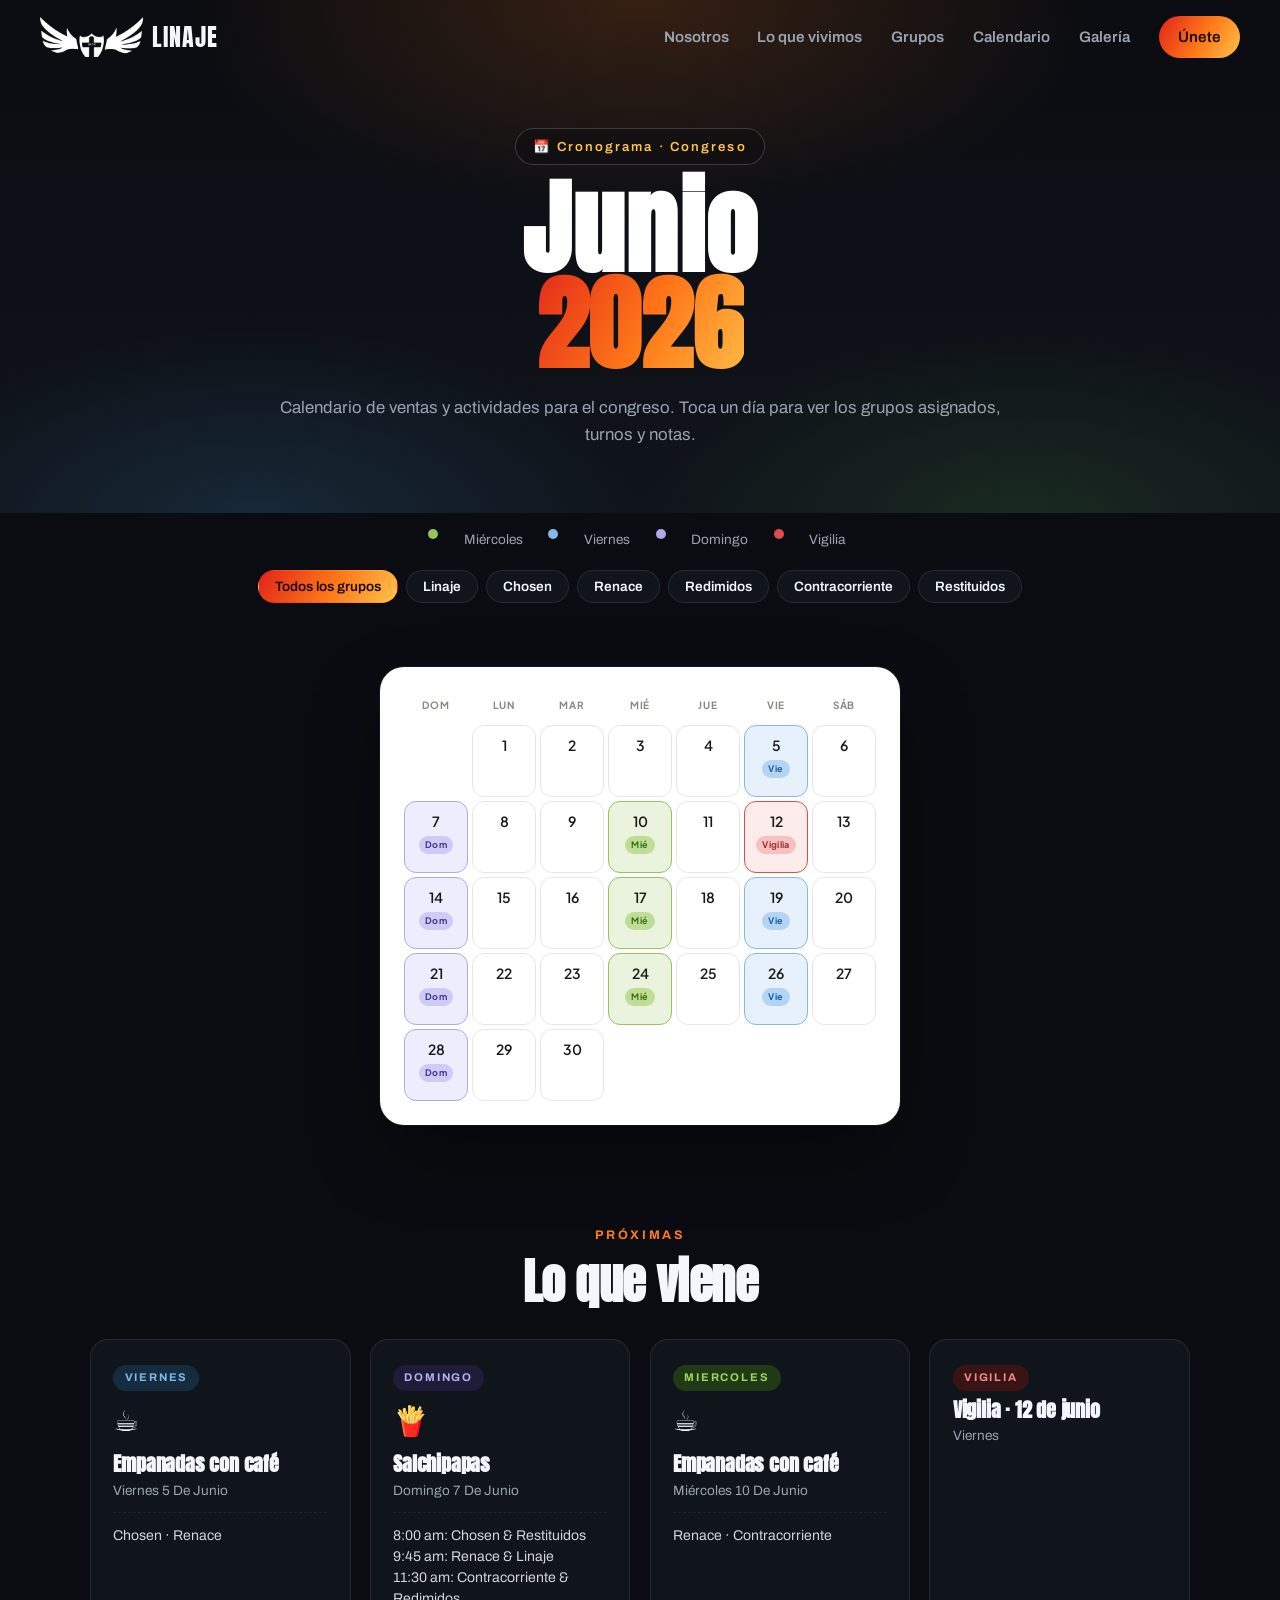
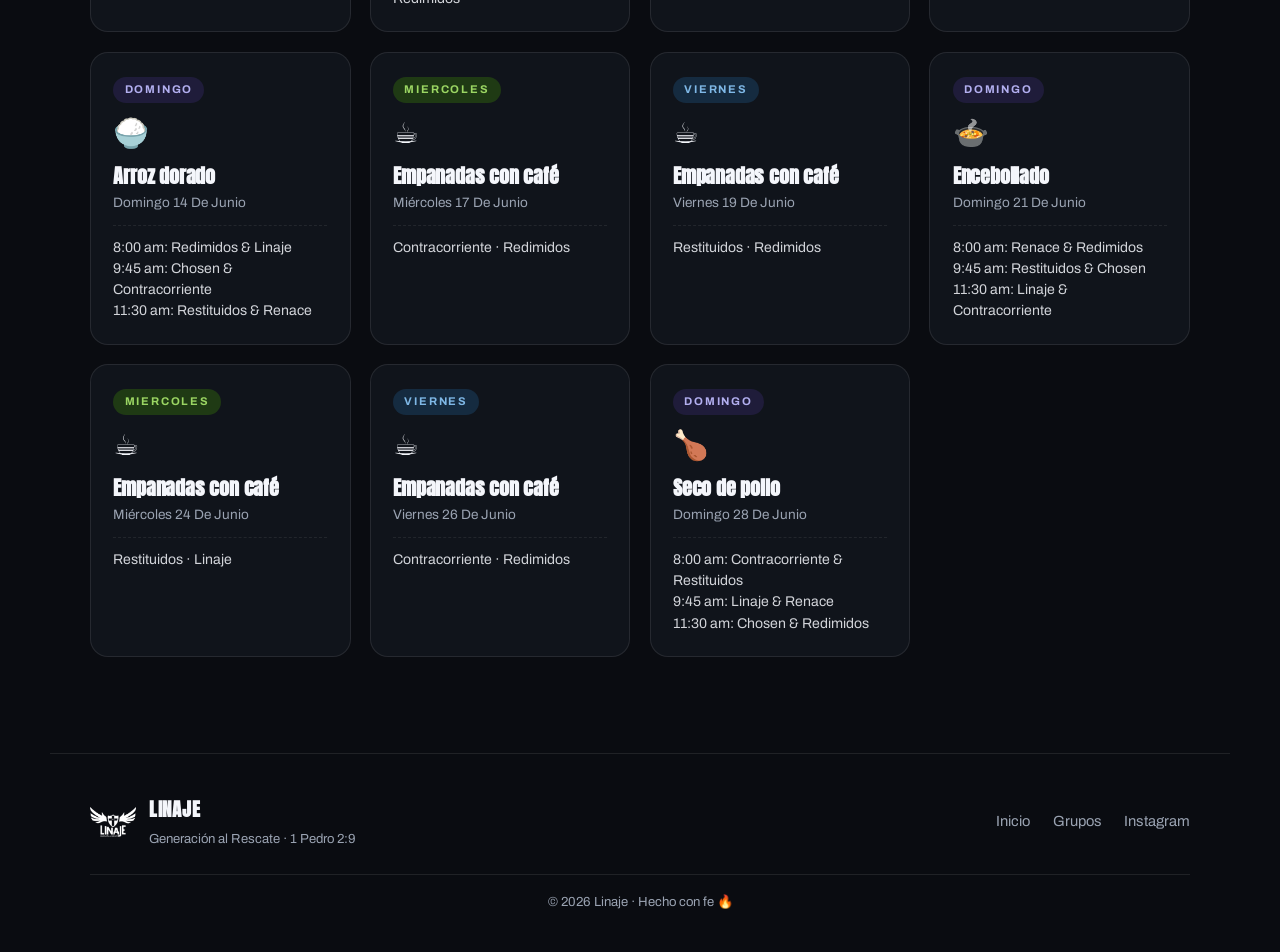
==== calendario.html @ 04f945ab "Sección de Anuncios con carrusel + página de Calendario interactiva - Nueva sección 'Anuncios' justo" ====
<!DOCTYPE html>
<html lang="es">
<head>
<meta charset="UTF-8">
<meta name="viewport" content="width=device-width, initial-scale=1.0">
<title>Calendario · Junio 2026 · Linaje</title>
<meta name="description" content="Calendario de actividades y ventas de Linaje — Junio 2026, congreso.">
<link rel="icon" href="img/logo-fire.jpg">
<link rel="preconnect" href="https://fonts.googleapis.com">
<link rel="preconnect" href="https://fonts.gstatic.com" crossorigin>
<link href="https://fonts.googleapis.com/css2?family=Anton&family=Archivo:wght@400;500;600;700;800&family=Plus+Jakarta+Sans:wght@400;500;600;700&display=swap" rel="stylesheet">
<link rel="stylesheet" href="styles.css">
<link rel="stylesheet" href="calendario.css">
</head>
<body class="cal-page">

<!-- NAV -->
<header class="nav" id="nav">
  <a href="index.html" class="nav__brand">
    <img src="img/logo-mark-white.png" alt="Linaje" class="nav__logo">
    <span class="nav__name">LINAJE</span>
  </a>
  <nav class="nav__links" id="navLinks">
    <a href="index.html#nosotros">Nosotros</a>
    <a href="index.html#vivimos">Lo que vivimos</a>
    <a href="grupos.html">Grupos</a>
    <a href="calendario.html" class="active">Calendario</a>
    <a href="index.html#galeria">Galería</a>
    <a href="index.html#unete" class="nav__cta">Únete</a>
  </nav>
  <button class="nav__burger" id="burger" aria-label="Menú">
    <span></span><span></span><span></span>
  </button>
</header>

<!-- HERO -->
<section class="cal-hero">
  <div class="cal-hero__bg"></div>
  <div class="cal-hero__content">
    <span class="cal-hero__eyebrow">📅 Cronograma · Congreso</span>
    <h1 class="cal-hero__title">Junio<br><span class="hl">2026</span></h1>
    <p class="cal-hero__sub">Calendario de ventas y actividades para el congreso. Toca un día para ver los grupos asignados, turnos y notas.</p>
  </div>
</section>

<!-- FILTROS / LEYENDA -->
<section class="cal-tools">
  <div class="cal-tools__inner">
    <div class="cal-legend">
      <span class="cal-legend__dot" style="background:#97c459"></span><span class="cal-legend__txt">Miércoles</span>
      <span class="cal-legend__dot" style="background:#85b7eb"></span><span class="cal-legend__txt">Viernes</span>
      <span class="cal-legend__dot" style="background:#afa9ec"></span><span class="cal-legend__txt">Domingo</span>
      <span class="cal-legend__dot" style="background:#e24b4a"></span><span class="cal-legend__txt">Vigilia</span>
    </div>
    <div class="cal-filters" id="calFilters">
      <button class="cal-filter active" data-group="all">Todos los grupos</button>
      <button class="cal-filter" data-group="linaje">Linaje</button>
      <button class="cal-filter" data-group="chosen">Chosen</button>
      <button class="cal-filter" data-group="renace">Renace</button>
      <button class="cal-filter" data-group="redimidos">Redimidos</button>
      <button class="cal-filter" data-group="contracorriente">Contracorriente</button>
      <button class="cal-filter" data-group="restituidos">Restituidos</button>
    </div>
  </div>
</section>

<!-- CALENDARIO -->
<section class="cal-section">
  <div class="calendar-wrap">
    <div class="grid-labels">
      <div class="day-label">Dom</div><div class="day-label">Lun</div><div class="day-label">Mar</div>
      <div class="day-label">Mié</div><div class="day-label">Jue</div><div class="day-label">Vie</div>
      <div class="day-label">Sáb</div>
    </div>
    <div class="grid-days" id="calendar"></div>
  </div>
</section>

<!-- PRÓXIMAS ACTIVIDADES -->
<section class="cal-upcoming">
  <div class="cal-upcoming__head">
    <span class="tag">Próximas</span>
    <h2>Lo que viene</h2>
  </div>
  <div class="cal-upcoming__list" id="upcoming"></div>
</section>

<!-- MODAL -->
<div class="overlay" id="overlay">
  <div class="modal">
    <div class="modal-handle"></div>
    <div class="modal-head">
      <div>
        <div class="modal-title" id="modal-title"></div>
        <div class="modal-date" id="modal-date"></div>
      </div>
      <button class="modal-close" onclick="closeModal()">✕</button>
    </div>
    <div class="product-badge">
      <div class="product-icon" id="modal-icon"></div>
      <div class="product-name" id="modal-product"></div>
    </div>
    <div class="section-label" id="modal-section-label"></div>
    <div id="modal-body"></div>
  </div>
</div>

<!-- FOOTER -->
<footer class="footer">
  <div class="footer__brand">
    <img src="img/logo-white.png" alt="Linaje">
    <div>
      <strong>LINAJE</strong>
      <span>Generación al Rescate · 1 Pedro 2:9</span>
    </div>
  </div>
  <div class="footer__links">
    <a href="index.html">Inicio</a>
    <a href="grupos.html">Grupos</a>
    <a href="https://www.instagram.com/linaje_ade/" target="_blank" rel="noopener">Instagram</a>
  </div>
  <p class="footer__copy">© <span id="year"></span> Linaje · Hecho con fe 🔥</p>
</footer>

<script>
// Nav
document.getElementById('year').textContent = new Date().getFullYear();
const nav=document.getElementById('nav');
addEventListener('scroll',()=>nav.classList.toggle('scrolled',scrollY>30));
document.getElementById('burger').addEventListener('click',()=>document.getElementById('navLinks').classList.toggle('open'));

// === DATOS (preservados del archivo original) ===
const grupos = {
  linaje:          { name:'Linaje',          leader:'Isaac',        bg:'#eeedfe', color:'#3c3489' },
  chosen:          { name:'Chosen',          leader:'Helen',        bg:'#e1f5ee', color:'#0f6e56' },
  renace:          { name:'Renace',          leader:'Silvana',      bg:'#faece7', color:'#993c1d' },
  redimidos:       { name:'Redimidos',       leader:'Carolina (C)', bg:'#fbeaf0', color:'#993556' },
  contracorriente: { name:'Contracorriente', leader:'Karolina (K)', bg:'#e6f1fb', color:'#185fa5' },
  restituidos:     { name:'Restituidos',     leader:'Johnny',       bg:'#faeeda', color:'#854f0b' },
};
const ventas = {
  5:  { tipo:'viernes',   product:'Empanadas con café', icon:'☕', grupos:['chosen','renace'] },
  7:  { tipo:'domingo',   product:'Salchipapas',        icon:'🍟', turnos:[
    { hora:'8:00 am',  grupos:['chosen','restituidos'],          note:'' },
    { hora:'9:45 am',  grupos:['renace','linaje'],               note:'' },
    { hora:'11:30 am', grupos:['contracorriente','redimidos'],   note:'🧹 Lavan ollas' },
  ]},
  10: { tipo:'miercoles', product:'Empanadas con café', icon:'☕', grupos:['renace','contracorriente'] },
  12: { tipo:'vigilia' },
  14: { tipo:'domingo',   product:'Arroz dorado',       icon:'🍚', turnos:[
    { hora:'8:00 am',  grupos:['redimidos','linaje'],            note:'' },
    { hora:'9:45 am',  grupos:['chosen','contracorriente'],      note:'' },
    { hora:'11:30 am', grupos:['restituidos','renace'],          note:'🧹 Lavan ollas' },
  ]},
  17: { tipo:'miercoles', product:'Empanadas con café', icon:'☕', grupos:['contracorriente','redimidos'] },
  19: { tipo:'viernes',   product:'Empanadas con café', icon:'☕', grupos:['restituidos','redimidos'] },
  21: { tipo:'domingo',   product:'Encebollado',        icon:'🍲', turnos:[
    { hora:'8:00 am',  grupos:['renace','redimidos'],            note:'' },
    { hora:'9:45 am',  grupos:['restituidos','chosen'],          note:'' },
    { hora:'11:30 am', grupos:['linaje','contracorriente'],      note:'🧹 Lavan ollas' },
  ]},
  24: { tipo:'miercoles', product:'Empanadas con café', icon:'☕', grupos:['restituidos','linaje'] },
  26: { tipo:'viernes',   product:'Empanadas con café', icon:'☕', grupos:['contracorriente','redimidos'] },
  28: { tipo:'domingo',   product:'Seco de pollo',      icon:'🍗', turnos:[
    { hora:'8:00 am',  grupos:['contracorriente','restituidos'], note:'' },
    { hora:'9:45 am',  grupos:['linaje','renace'],               note:'' },
    { hora:'11:30 am', grupos:['chosen','redimidos'],            note:'🧹 Lavan ollas' },
  ]},
};

// helper: ¿el grupo X participa el día d?
function dayInvolvesGroup(d, gkey) {
  const v = ventas[d]; if (!v) return false;
  if (gkey === 'all') return true;
  if (v.grupos) return v.grupos.includes(gkey);
  if (v.turnos) return v.turnos.some(t => t.grupos.includes(gkey));
  return false;
}

// === RENDER CALENDARIO ===
// 1 de junio 2026 cae en lunes → offset=1 (dom=0, lun=1...)
const offset = 1;
const cal = document.getElementById('calendar');
let activeFilter = 'all';

function renderCalendar(){
  cal.innerHTML = '';
  for (let i = 0; i < offset; i++) {
    const e = document.createElement('div'); e.className = 'day-cell empty'; cal.appendChild(e);
  }
  for (let d = 1; d <= 30; d++){
    const cell = document.createElement('div');
    const v = ventas[d];
    let cls = 'day-cell', inner = `<div class="day-num">${d}</div>`;
    if (v){
      if (v.tipo === 'vigilia'){
        cls += ' vigilia';
        inner += `<div class="day-tag tag-vigilia">Vigilia</div>`;
      } else {
        cls += ' ' + v.tipo;
        const tagCls = v.tipo === 'miercoles' ? 'tag-m' : v.tipo === 'viernes' ? 'tag-v' : 'tag-d';
        const tagTxt = v.tipo === 'miercoles' ? 'Mié' : v.tipo === 'viernes' ? 'Vie' : 'Dom';
        inner += `<div class="day-tag ${tagCls}">${tagTxt}</div>`;
        cell.addEventListener('click', () => openModal(d));
      }
      if (activeFilter !== 'all' && !dayInvolvesGroup(d, activeFilter)) cls += ' dimmed';
      if (activeFilter !== 'all' && dayInvolvesGroup(d, activeFilter)) cls += ' highlight';
    }
    cell.className = cls; cell.innerHTML = inner; cal.appendChild(cell);
  }
}
renderCalendar();

// === FILTROS por grupo ===
document.getElementById('calFilters').addEventListener('click', (e) => {
  const btn = e.target.closest('.cal-filter'); if (!btn) return;
  document.querySelectorAll('.cal-filter').forEach(b => b.classList.remove('active'));
  btn.classList.add('active');
  activeFilter = btn.dataset.group;
  renderCalendar();
  renderUpcoming();
});

// === PRÓXIMAS ACTIVIDADES ===
const upcoming = document.getElementById('upcoming');
const diasNombre = ['domingo','lunes','martes','miércoles','jueves','viernes','sábado'];
function renderUpcoming(){
  const days = Object.keys(ventas).map(Number).sort((a,b)=>a-b);
  upcoming.innerHTML = '';
  days.forEach(d => {
    const v = ventas[d];
    if (activeFilter !== 'all' && !dayInvolvesGroup(d, activeFilter)) return;
    const dow = (offset + d - 1) % 7;
    const card = document.createElement('article');
    card.className = 'up-card up-card--' + v.tipo;
    let body = '';
    if (v.tipo === 'vigilia'){
      body = `<span class="up-card__type">Vigilia</span>
              <h3 class="up-card__title">Vigilia · ${d} de junio</h3>
              <p class="up-card__meta">${diasNombre[dow]}</p>`;
    } else {
      const gNames = v.grupos
        ? v.grupos.map(g=>grupos[g].name).join(' · ')
        : v.turnos.map(t=>t.hora + ': ' + t.grupos.map(g=>grupos[g].name).join(' & ')).join('<br>');
      body = `<span class="up-card__type">${v.tipo.charAt(0).toUpperCase()+v.tipo.slice(1)}</span>
              <div class="up-card__icon">${v.icon}</div>
              <h3 class="up-card__title">${v.product}</h3>
              <p class="up-card__meta">${diasNombre[dow]} ${d} de junio</p>
              <p class="up-card__groups">${gNames}</p>`;
      card.addEventListener('click', () => openModal(d));
      card.style.cursor = 'pointer';
    }
    card.innerHTML = body;
    upcoming.appendChild(card);
  });
}
renderUpcoming();

// === MODAL ===
function openModal(d){
  const v = ventas[d]; if (!v || v.tipo === 'vigilia') return;
  const dow = (offset + d - 1) % 7;
  document.getElementById('modal-title').textContent = v.product;
  document.getElementById('modal-date').textContent = diasNombre[dow].charAt(0).toUpperCase()+diasNombre[dow].slice(1)+' '+d+' de junio';
  document.getElementById('modal-icon').textContent = v.icon;
  document.getElementById('modal-product').textContent = v.product;
  const body = document.getElementById('modal-body');
  const label = document.getElementById('modal-section-label');
  if (v.grupos){
    label.textContent = 'Grupos vendiendo';
    body.innerHTML = v.grupos.map(gk => {
      const g = grupos[gk];
      const ini = g.leader.split(' ').map(x => x[0]).join('').substring(0,2).toUpperCase();
      return `<div class="group-row"><div class="group-avatar" style="background:${g.bg};color:${g.color}">${ini}</div><div><div class="group-name">${g.name}</div><div class="group-leader">Líder: ${g.leader}</div></div></div>`;
    }).join('');
  } else {
    label.textContent = 'Turnos del día';
    body.innerHTML = v.turnos.map(t => {
      const names = t.grupos.map(gk=>grupos[gk].name).join(' · ');
      return `<div class="turno-row"><div class="turno-time">${t.hora}</div><div><div class="turno-groups">${names}</div>${t.note?`<div class="turno-note">${t.note}</div>`:''}</div></div>`;
    }).join('');
  }
  document.getElementById('overlay').classList.add('open');
}
function closeModal(){ document.getElementById('overlay').classList.remove('open'); }
document.getElementById('overlay').addEventListener('click', function(e){ if (e.target === this) closeModal(); });
document.addEventListener('keydown', (e) => { if (e.key === 'Escape') closeModal(); });
</script>
</body>
</html>
---- styles.css ----
:root{
  --bg:#0a0c11;
  --bg-2:#10141b;
  --bg-3:#161b24;
  --ink:#f4f6fb;
  --muted:#9aa3b2;
  --line:rgba(255,255,255,.09);
  --red:#e2231a;
  --orange:#ff7a18;
  --gold:#ffc24b;
  --fire:linear-gradient(120deg,#e2231a 0%,#ff7a18 55%,#ffc24b 100%);
  --maxw:1180px;
}

*{box-sizing:border-box;margin:0;padding:0}
html{scroll-behavior:smooth}
body{
  background:var(--bg);
  color:var(--ink);
  font-family:'Archivo',system-ui,sans-serif;
  line-height:1.6;
  overflow-x:hidden;
}
img{display:block;max-width:100%}
a{color:inherit;text-decoration:none}

h1,h2,h3{line-height:1.05;letter-spacing:-.01em}
h2{font-size:clamp(1.9rem,4.4vw,3.2rem);font-weight:800}
h3{font-size:1.3rem;font-weight:800}
.hl{
  background:var(--fire);
  -webkit-background-clip:text;background-clip:text;
  -webkit-text-fill-color:transparent;
}
.tag{
  display:inline-block;font-size:.78rem;font-weight:700;letter-spacing:.18em;
  text-transform:uppercase;color:var(--orange);margin-bottom:.9rem;
}
.section-head{text-align:center;max-width:680px;margin:0 auto 3rem}

/* BUTTONS */
.btn{
  display:inline-block;padding:.85rem 1.6rem;border-radius:999px;
  font-weight:700;font-size:.98rem;transition:.25s;cursor:pointer;border:none;
}
.btn--fire{background:var(--fire);color:#1a0f02;box-shadow:0 8px 26px rgba(255,122,24,.35)}
.btn--fire:hover{transform:translateY(-2px);box-shadow:0 12px 34px rgba(255,122,24,.5)}
.btn--ghost{border:1.5px solid var(--line);color:var(--ink)}
.btn--ghost:hover{border-color:var(--orange);color:var(--gold)}

/* NAV */
.nav{
  position:fixed;top:0;left:0;right:0;z-index:50;
  display:flex;align-items:center;justify-content:space-between;
  padding:1rem clamp(1rem,4vw,2.5rem);
  transition:.3s;
}
.nav.scrolled{background:rgba(10,12,17,.85);backdrop-filter:blur(12px);border-bottom:1px solid var(--line)}
.nav__brand{display:flex;align-items:center;gap:.55rem}
.nav__logo{height:40px;width:auto}
.nav__name{font-family:'Anton',sans-serif;font-size:1.5rem;letter-spacing:.04em}
.nav__links{display:flex;align-items:center;gap:1.8rem}
.nav__links a{font-weight:600;font-size:.95rem;color:var(--muted);transition:.2s}
.nav__links a:hover{color:var(--ink)}
.nav__cta{
  padding:.55rem 1.2rem;border-radius:999px;background:var(--fire);
  color:#1a0f02!important;font-weight:700;
}
.nav__burger{display:none;flex-direction:column;gap:5px;background:none;border:none;cursor:pointer}
.nav__burger span{width:26px;height:3px;background:var(--ink);border-radius:2px;transition:.3s}

/* HERO */
.hero{position:relative;min-height:100svh;display:grid;place-items:center;text-align:center;
  overflow:hidden;background:var(--bg)}
.hero__bg{position:absolute;inset:0;background-size:cover;background-position:center;transform:scale(1.05)}
.hero__overlay{
  position:absolute;inset:0;
  background:
    radial-gradient(120% 90% at 50% 12%,rgba(226,35,26,.32),transparent 55%),
    linear-gradient(180deg,rgba(10,12,17,.55) 0%,rgba(10,12,17,.72) 60%,var(--bg) 100%);
}
.hero__content{position:relative;z-index:2;padding:6rem 1.2rem 4rem;max-width:760px}
.hero__emblem{width:clamp(120px,20vw,210px);margin:0 auto 1rem;
  filter:drop-shadow(0 10px 30px rgba(0,0,0,.5));animation:floaty 5s ease-in-out infinite}
@keyframes floaty{50%{transform:translateY(-10px)}}
.hero__eyebrow{display:block;color:var(--gold);font-weight:600;letter-spacing:.14em;text-transform:uppercase;font-size:.8rem;margin-bottom:.3rem;text-shadow:0 2px 12px rgba(0,0,0,.6)}
.hero__title{font-family:'Anton',sans-serif;font-size:clamp(4rem,16vw,9rem);letter-spacing:.03em;line-height:.9;
  background:linear-gradient(180deg,#fff,#cfd6e2);-webkit-background-clip:text;background-clip:text;-webkit-text-fill-color:transparent}
.hero__sub{font-size:clamp(1.2rem,3.4vw,2rem);font-weight:700;margin-top:.2rem;
  background:var(--fire);-webkit-background-clip:text;background-clip:text;-webkit-text-fill-color:transparent}
.hero__verse{display:inline-block;margin-top:1rem;padding:.45rem 1.1rem;border:1px solid rgba(255,255,255,.22);
  background:rgba(10,12,17,.3);border-radius:999px;font-size:.85rem;letter-spacing:.12em;color:var(--gold)}
.hero__btns{display:flex;gap:1rem;justify-content:center;flex-wrap:wrap;margin-top:1.9rem}
.hero__scroll{position:absolute;bottom:1.5rem;left:50%;transform:translateX(-50%);z-index:2;
  font-size:1.4rem;color:var(--muted);animation:bob 1.8s infinite}
@keyframes bob{50%{transform:translate(-50%,8px)}}

/* sections base */
section{padding:clamp(4rem,9vw,7rem) clamp(1rem,5vw,2.5rem)}

/* VERSE band */
.verse{background:
  linear-gradient(180deg,var(--bg),var(--bg-2)),
  radial-gradient(80% 120% at 50% 0%,rgba(255,122,24,.12),transparent 60%);
  text-align:center}
.verse__inner{max-width:900px;margin:0 auto}
.verse__ref{font-family:'Anton',sans-serif;font-size:1rem;letter-spacing:.3em;color:var(--orange)}
.verse__text{font-size:clamp(1.3rem,3.2vw,2.1rem);font-weight:500;margin-top:1.2rem;line-height:1.4}
.verse__text em{font-style:normal;background:var(--fire);-webkit-background-clip:text;background-clip:text;-webkit-text-fill-color:transparent;font-weight:700}

/* ABOUT */
.about{display:grid;grid-template-columns:1fr 1fr;gap:clamp(2rem,5vw,4.5rem);align-items:center;max-width:var(--maxw);margin:0 auto}
.about__media{position:relative}
.about__media img{border-radius:20px;width:100%;aspect-ratio:4/3;object-fit:cover;box-shadow:0 30px 60px rgba(0,0,0,.5)}
.about__badge{position:absolute;bottom:-14px;left:24px;background:var(--fire);color:#1a0f02;
  font-weight:800;padding:.5rem 1.1rem;border-radius:999px;font-size:.85rem;box-shadow:0 10px 24px rgba(255,122,24,.4)}
.about__text p{color:var(--muted);margin-top:1rem}
.about__text strong{color:var(--ink)}
.about__values{list-style:none;display:flex;flex-wrap:wrap;gap:1rem;margin-top:1.6rem}
.about__values li{display:flex;align-items:center;gap:.5rem;font-weight:600;background:var(--bg-3);
  border:1px solid var(--line);padding:.55rem 1rem;border-radius:999px;font-size:.9rem}

/* LIVES */
.lives{max-width:var(--maxw);margin:0 auto}
.lives__grid{display:grid;grid-template-columns:repeat(3,1fr);gap:1.4rem}
.card{background:var(--bg-2);border:1px solid var(--line);border-radius:18px;padding:1.8rem;transition:.3s;position:relative;overflow:hidden}
.card::before{content:"";position:absolute;inset:0;background:var(--fire);opacity:0;transition:.3s;height:4px;bottom:auto}
.card:hover{transform:translateY(-6px);border-color:rgba(255,122,24,.4)}
.card:hover::before{opacity:1}
.card__icon{font-size:2rem;margin-bottom:.8rem}
.card p{color:var(--muted);margin-top:.4rem;font-size:.96rem}

/* GALLERY */
.gallery{max-width:1300px;margin:0 auto}
.gallery__grid{columns:4;column-gap:14px}
.gallery__grid figure{break-inside:avoid;margin:0 0 14px;border-radius:14px;overflow:hidden;cursor:pointer;position:relative}
.gallery__grid img{width:100%;transition:.45s;display:block}
.gallery__grid figure::after{content:"⤢";position:absolute;inset:0;display:grid;place-items:center;
  color:#fff;font-size:1.6rem;background:rgba(10,12,17,.35);opacity:0;transition:.3s}
.gallery__grid figure:hover img{transform:scale(1.08)}
.gallery__grid figure:hover::after{opacity:1}

/* JOIN */
.join{text-align:center}
.join__inner{max-width:720px;margin:0 auto;background:
  linear-gradient(135deg,rgba(226,35,26,.14),rgba(255,194,75,.08));
  border:1px solid var(--line);border-radius:28px;padding:clamp(2.5rem,6vw,4.5rem)}
.join__inner p{color:var(--muted);margin-top:1rem;font-size:1.05rem}
.join__btns{display:flex;gap:1rem;justify-content:center;flex-wrap:wrap;margin-top:2rem}

/* MEET */
.meet{display:grid;grid-template-columns:1.4fr 1fr;gap:1.6rem;max-width:var(--maxw);margin:0 auto}
.meet__card,.meet__cta{background:var(--bg-2);border:1px solid var(--line);border-radius:22px;padding:clamp(1.8rem,4vw,2.6rem)}
.meet__card h3{margin-top:.3rem;font-size:1.6rem}
.meet__list{list-style:none;margin-top:1.4rem;display:grid;gap:1rem}
.meet__list li{display:flex;flex-direction:column;border-left:3px solid var(--orange);padding-left:1rem}
.meet__list strong{font-size:1.05rem}
.meet__list span{color:var(--muted);font-size:.92rem}
.meet__map{margin-top:1.6rem;padding:.6rem 1.2rem;font-size:.9rem}
.meet__note{color:var(--muted);margin-top:1.2rem;font-size:.9rem}
.meet__cta{display:flex;flex-direction:column;align-items:center;justify-content:center;text-align:center;gap:.8rem}
.meet__logo{width:160px;border-radius:18px;border:1px solid var(--line);
  box-shadow:0 14px 40px rgba(226,35,26,.28)}
.meet__cta p{font-weight:700;background:var(--fire);-webkit-background-clip:text;background-clip:text;-webkit-text-fill-color:transparent}

/* FOOTER */
.footer{border-top:1px solid var(--line);padding:2.5rem clamp(1rem,5vw,2.5rem);
  display:flex;flex-wrap:wrap;gap:1.5rem;align-items:center;justify-content:space-between;max-width:var(--maxw);margin:0 auto}
.footer__brand{display:flex;align-items:center;gap:.8rem}
.footer__brand img{width:46px}
.footer__brand strong{font-family:'Anton',sans-serif;font-size:1.2rem;letter-spacing:.04em;display:block}
.footer__brand span{color:var(--muted);font-size:.82rem}
.footer__links{display:flex;gap:1.4rem;flex-wrap:wrap}
.footer__links a{color:var(--muted);font-size:.92rem;transition:.2s}
.footer__links a:hover{color:var(--orange)}
.footer__copy{color:var(--muted);font-size:.82rem;width:100%;text-align:center;padding-top:1rem;border-top:1px solid var(--line)}

/* GROUPS TEASER — enlace a la página de grupos */
.groups-teaser{max-width:var(--maxw);margin:0 auto;text-align:center}
.groups-teaser__inner{max-width:760px;margin:0 auto;padding:clamp(2.5rem,5vw,4rem);
  background:linear-gradient(135deg,rgba(255,122,24,.07),rgba(74,184,255,.06),rgba(95,194,74,.06));
  border:1px solid var(--line);border-radius:28px}
.groups-teaser__inner p{color:var(--muted);margin-top:1rem;font-size:1.05rem}
.groups-teaser__chips{display:flex;flex-wrap:wrap;gap:.55rem;justify-content:center;margin:1.8rem 0 1.4rem}
.chip{display:inline-block;padding:.45rem 1rem;border-radius:999px;font-weight:600;font-size:.86rem;
  border:1.5px solid var(--line);transition:.25s;background:var(--bg-3)}
.chip:hover{transform:translateY(-2px)}
.chip--alpha{color:#1ec7c0;border-color:#1ec7c055}
.chip--alpha:hover{background:#1ec7c0;color:#001818}
.chip--chosen{color:#4ab8ff;border-color:#4ab8ff55}
.chip--chosen:hover{background:#4ab8ff;color:#001628}
.chip--contracorriente{color:#e8b347;border-color:#e8b34755}
.chip--contracorriente:hover{background:#e8b347;color:#2a1a02}
.chip--redimidos{color:#b58463;border-color:#b5846355}
.chip--redimidos:hover{background:#b58463;color:#1a0d04}
.chip--renace{color:#5fc24a;border-color:#5fc24a55}
.chip--renace:hover{background:#5fc24a;color:#062006}
.chip--restituidos{color:#f08025;border-color:#f0802555}
.chip--restituidos:hover{background:#f08025;color:#1a0902}
.groups-teaser__cta{margin-top:1rem}

/* LIGHTBOX */
.lightbox{position:fixed;inset:0;z-index:100;background:rgba(6,7,10,.94);
  display:none;place-items:center;padding:2rem}
.lightbox.open{display:grid}
.lightbox img{max-width:90vw;max-height:86vh;border-radius:10px;box-shadow:0 20px 60px rgba(0,0,0,.6)}
.lightbox__close{position:absolute;top:1rem;right:1.4rem;font-size:2.4rem;background:none;border:none;color:#fff;cursor:pointer;line-height:1}
.lightbox__nav{position:absolute;top:50%;transform:translateY(-50%);font-size:3rem;background:none;border:none;color:#fff;cursor:pointer;padding:0 1rem;opacity:.7;transition:.2s}
.lightbox__nav:hover{opacity:1}
.lightbox__prev{left:.5rem}
.lightbox__next{right:.5rem}

/* ANNOUNCEMENTS CAROUSEL */
.ann{padding:clamp(3rem,6vw,5rem) 0 clamp(2.5rem,5vw,4rem); max-width:1280px; margin:0 auto;
  position:relative}
.ann__head{text-align:center; max-width:680px; margin:0 auto 2.5rem; padding:0 1rem}
.ann__sub{color:var(--muted); margin-top:.8rem; font-size:1.02rem}
.ann__carousel{position:relative; display:flex; align-items:center; gap:.5rem;
  padding:0 clamp(1rem,4vw,2rem)}
.ann__track{
  display:flex; gap:1.2rem; overflow-x:auto; scroll-snap-type:x mandatory;
  scroll-behavior:smooth; padding:.6rem .2rem; flex:1; scrollbar-width:none;
}
.ann__track::-webkit-scrollbar{display:none}
.ann__nav{
  width:44px; height:44px; flex-shrink:0; border-radius:50%; cursor:pointer;
  background:var(--bg-2); border:1px solid var(--line); color:var(--ink);
  font-size:1.5rem; font-weight:400; line-height:1; display:grid; place-items:center;
  transition:.2s; z-index:5;
}
.ann__nav:hover{background:var(--fire); color:#1a0902; border-color:transparent;
  transform:scale(1.06)}
.ann__nav:disabled{opacity:.3; cursor:not-allowed}
.ann__nav:disabled:hover{background:var(--bg-2); color:var(--ink); transform:none}
.ann__dots{display:flex; gap:.5rem; justify-content:center; margin-top:1.4rem}
.ann__dot{width:8px; height:8px; border-radius:50%; background:var(--line); border:0;
  cursor:pointer; transition:.2s; padding:0}
.ann__dot.active{background:var(--fire); width:24px; border-radius:4px}

/* TARJETA DE ANUNCIO */
.ann-card{
  flex:0 0 320px; min-height:380px; scroll-snap-align:start;
  background:var(--bg-2); border:1px solid var(--line); border-radius:22px;
  padding:1.5rem; display:flex; flex-direction:column; gap:1rem;
  position:relative; overflow:hidden; transition:transform .3s ease, border-color .3s ease;
  color:var(--ink); text-decoration:none;
}
.ann-card:not(.ann-card--placeholder):hover{
  transform:translateY(-6px); border-color:rgba(255,122,24,.5);
}
.ann-card__bg{
  position:absolute; inset:0; opacity:.5; z-index:0; pointer-events:none;
  background:radial-gradient(80% 70% at 100% 0%, var(--ac1, rgba(255,122,24,.18)), transparent 60%);
}
.ann-card > :not(.ann-card__bg){position:relative; z-index:1}
.ann-card__head{display:flex; align-items:center; justify-content:space-between; gap:.5rem}
.ann-card__type{font-size:.78rem; font-weight:700; letter-spacing:.1em; text-transform:uppercase;
  color:var(--ac2, var(--gold))}
.ann-card__pin{font-size:.7rem; padding:.25rem .6rem; border-radius:999px;
  background:var(--fire); color:#1a0902; font-weight:700}
.ann-card__date{font-size:.78rem; color:var(--muted); font-weight:600}
.ann-card__body{flex:1; display:flex; flex-direction:column; gap:.4rem}
.ann-card__title{font-family:'Anton',sans-serif; font-size:2rem; line-height:1; letter-spacing:.02em}
.ann-card__sub{color:var(--muted); font-size:.93rem; line-height:1.5}
.ann-card__foot{margin-top:auto}
.ann-card__cta{font-size:.88rem; font-weight:700; color:var(--orange); letter-spacing:.02em}
.ann-card__cta--muted{color:var(--muted); font-weight:600; font-style:italic}

/* Calendario destacado — mini grid decorativo */
.ann-card--calendar{--ac1:rgba(74,184,255,.22); --ac2:#7fc8ff}
.ann-card--calendar .ann-card__title{
  background:linear-gradient(135deg,#fff 0%, #afa9ec 70%, #4ab8ff 100%);
  -webkit-background-clip:text; background-clip:text; -webkit-text-fill-color:transparent;
}
.ann-card__mini{
  display:grid; grid-template-columns:repeat(7,1fr); gap:3px; margin-top:.8rem;
}
.mc{background:#1a1f29; border:1px solid #232a36; border-radius:6px;
  font-size:.7rem; font-weight:600; color:#cfd6e2;
  display:grid; place-items:center; aspect-ratio:1; padding:.2rem}
.mc--lbl{background:transparent; border:0; color:var(--muted); font-size:.62rem;
  letter-spacing:.05em; padding-bottom:.2rem}
.mc--m{background:#1f3a14; border-color:#3b6d11; color:#9bd663}
.mc--v{background:#152b40; border-color:#185fa5; color:#7fb8e6}
.mc--d{background:#1f1c3a; border-color:#3c3489; color:#b3aff0}
.mc--vig{background:#3a1414; border-color:#a32d2d; color:#ef8b8a}

/* Tema del sábado (placeholder) */
.ann-card--topic{--ac1:rgba(95,194,74,.16); --ac2:#9be082}
.ann-card--topic .ann-card__title{
  background:linear-gradient(135deg,#fff,#9be082);
  -webkit-background-clip:text; background-clip:text; -webkit-text-fill-color:transparent;
}
.ann-card--placeholder{opacity:.7; border-style:dashed}

/* Evento Vigilia */
.ann-card--event{--ac1:rgba(226,35,26,.2); --ac2:#ff8a82}
.ann-card--event .ann-card__title{
  background:linear-gradient(135deg,#fff,#ff8a82);
  -webkit-background-clip:text; background-clip:text; -webkit-text-fill-color:transparent;
}

/* Recordatorio */
.ann-card--reminder{--ac1:rgba(255,194,75,.16); --ac2:var(--gold)}
.ann-card--reminder .ann-card__title{
  background:linear-gradient(135deg,#fff,#ffc24b);
  -webkit-background-clip:text; background-clip:text; -webkit-text-fill-color:transparent;
}

/* REVEAL */
.reveal{opacity:0;transform:translateY(28px);transition:.7s cubic-bezier(.2,.7,.2,1)}
.reveal.in{opacity:1;transform:none}

/* RESPONSIVE */
@media(max-width:980px){
  .lives__grid{grid-template-columns:repeat(2,1fr)}
  .gallery__grid{columns:3}
}
@media(max-width:760px){
  .nav__links{position:fixed;inset:0 0 0 auto;width:min(78vw,320px);flex-direction:column;
    align-items:flex-start;gap:1.4rem;background:var(--bg-2);padding:6rem 2rem;
    transform:translateX(100%);transition:.35s;border-left:1px solid var(--line)}
  .nav__links.open{transform:none}
  .nav__burger{display:flex;z-index:60}
  .about{grid-template-columns:1fr}
  .meet{grid-template-columns:1fr}
  .gallery__grid{columns:2}
}
@media(max-width:480px){
  .lives__grid{grid-template-columns:1fr}
  .gallery__grid{columns:2;column-gap:10px}
}
@media(prefers-reduced-motion:reduce){
  *{animation:none!important}
  .reveal{opacity:1;transform:none;transition:none}
}
---- calendario.css ----
/* === CALENDARIO PAGE ===
   El widget del calendario conserva su look claro (preservando el diseño original)
   y vive como "tarjeta" dentro de la página oscura de Linaje. */

body.cal-page{font-family:'Archivo',system-ui,sans-serif}

/* HERO */
.cal-hero{
  position:relative; padding:8rem 1.2rem 4rem; text-align:center; overflow:hidden;
  min-height:50vh; display:grid; place-items:center;
}
.cal-hero__bg{
  position:absolute; inset:0;
  background:
    radial-gradient(60% 70% at 50% 0%, rgba(255,122,24,.18), transparent 60%),
    radial-gradient(50% 60% at 20% 100%, rgba(74,184,255,.12), transparent 60%),
    radial-gradient(50% 60% at 80% 100%, rgba(95,194,74,.12), transparent 60%),
    linear-gradient(180deg, var(--bg), var(--bg-2));
}
.cal-hero__content{position:relative; z-index:2; max-width:760px}
.cal-hero__eyebrow{
  display:inline-block; padding:.45rem 1.1rem; border:1px solid rgba(255,255,255,.18);
  background:rgba(10,12,17,.4); border-radius:999px; color:var(--gold);
  font-size:.82rem; letter-spacing:.16em; font-weight:600;
}
.cal-hero__title{
  font-family:'Anton', sans-serif; font-size:clamp(3rem, 9vw, 6.5rem); line-height:.92;
  margin-top:1rem; letter-spacing:.01em; color:#fff;
}
.cal-hero__sub{color:var(--muted); margin-top:1.4rem; font-size:1.05rem}

/* TOOLS — leyenda y filtros */
.cal-tools{padding:1rem clamp(1rem,5vw,2.5rem) 2rem}
.cal-tools__inner{max-width:1100px; margin:0 auto;
  display:flex; flex-direction:column; gap:1.2rem; align-items:center}
.cal-legend{display:flex; gap:1.2rem; flex-wrap:wrap; justify-content:center}
.cal-legend__dot{display:inline-block; width:10px; height:10px; border-radius:50%; vertical-align:middle; margin-right:.4rem}
.cal-legend__txt{color:var(--muted); font-size:.85rem; margin-right:.4rem}
.cal-filters{display:flex; gap:.5rem; flex-wrap:wrap; justify-content:center}
.cal-filter{
  background:var(--bg-2); border:1px solid var(--line); color:var(--ink);
  font-family:inherit; font-size:.85rem; font-weight:600; padding:.5rem 1rem;
  border-radius:999px; cursor:pointer; transition:.2s;
}
.cal-filter:hover{border-color:var(--orange); color:var(--gold)}
.cal-filter.active{background:var(--fire); color:#1a0902; border-color:transparent}

/* CALENDARIO WIDGET — versión adaptada del original */
.cal-section{padding:2rem clamp(1rem,5vw,2.5rem); display:grid; place-items:center}
.calendar-wrap{
  background:#fff; border-radius:24px; padding:1.5rem;
  max-width:520px; width:100%;
  box-shadow:0 30px 80px -20px rgba(0,0,0,.6), 0 0 0 1px rgba(255,255,255,.06);
}
.grid-labels{display:grid; grid-template-columns:repeat(7,1fr); gap:4px; margin-bottom:6px}
.day-label{
  text-align:center; font-size:10px; font-weight:700; color:#888780;
  padding:6px 0; text-transform:uppercase; letter-spacing:.08em;
  font-family:'Plus Jakarta Sans', sans-serif;
}
.grid-days{display:grid; grid-template-columns:repeat(7,1fr); gap:4px}
.day-cell{
  min-height:72px; border-radius:12px; border:1px solid #e8e7e3; background:#fff;
  display:flex; flex-direction:column; align-items:center; justify-content:flex-start;
  padding:8px 4px 5px; cursor:default; transition:transform .15s, box-shadow .2s, opacity .2s;
  font-family:'Plus Jakarta Sans', sans-serif;
}
.day-cell.empty{background:transparent; border-color:transparent}
.day-cell.miercoles{background:#eaf3de; border-color:#97c459; cursor:pointer}
.day-cell.viernes  {background:#e6f1fb; border-color:#85b7eb; cursor:pointer}
.day-cell.domingo  {background:#eeedfe; border-color:#afa9ec; cursor:pointer}
.day-cell.vigilia  {background:#fcebeb; border-color:#e24b4a}
.day-cell.miercoles:hover, .day-cell.viernes:hover, .day-cell.domingo:hover{
  transform:translateY(-2px); box-shadow:0 8px 18px -6px rgba(0,0,0,.18)
}
.day-cell.dimmed{opacity:.25}
.day-cell.highlight{box-shadow:0 0 0 2.5px #ff7a18, 0 8px 22px -6px rgba(255,122,24,.5)}
.day-num{font-size:14px; font-weight:600; color:#1a1a18}
.day-tag{
  font-size:9px; font-weight:700; margin-top:4px; padding:1.5px 6px;
  border-radius:10px; text-align:center; letter-spacing:.04em;
}
.tag-m{background:#c0dd97; color:#3b6d11}
.tag-v{background:#b5d4f4; color:#185fa5}
.tag-d{background:#cecbf6; color:#3c3489}
.tag-vigilia{background:#f7c1c1; color:#a32d2d}

/* MODAL — adaptado del original */
.overlay{
  display:none; position:fixed; inset:0; background:rgba(0,0,0,.65); backdrop-filter:blur(4px);
  z-index:200; align-items:flex-end; justify-content:center; padding:0;
}
.overlay.open{display:flex}
.modal{
  background:#fff; color:#1a1a18; border-radius:24px 24px 0 0;
  padding:1.5rem 1.5rem 2.4rem; width:100%; max-width:520px;
  animation:slideUp .25s ease;
  font-family:'Plus Jakarta Sans', sans-serif;
}
@keyframes slideUp { from { transform:translateY(60px); opacity:0 } to { transform:translateY(0); opacity:1 } }
.modal-handle{width:42px; height:5px; background:#d3d1c7; border-radius:4px; margin:0 auto 1.2rem}
.modal-head{display:flex; align-items:flex-start; justify-content:space-between; margin-bottom:1.2rem}
.modal-title{font-size:18px; font-weight:700; color:#1a1a18}
.modal-date{font-size:13px; color:#888780; margin-top:3px}
.modal-close{
  background:#f5f4f0; border:none; width:32px; height:32px; border-radius:50%;
  display:flex; align-items:center; justify-content:center; cursor:pointer;
  font-size:15px; color:#5f5e5a; flex-shrink:0;
}
.modal-close:hover{background:#e8e7e3}
.product-badge{
  display:flex; align-items:center; gap:12px; background:#f5f4f0; border-radius:14px;
  padding:12px 16px; margin-bottom:1.2rem;
}
.product-icon{font-size:26px}
.product-name{font-size:15px; font-weight:600; color:#1a1a18}
.section-label{font-size:11px; font-weight:700; color:#888780; text-transform:uppercase; letter-spacing:.1em; margin-bottom:10px}
.group-row{display:flex; align-items:center; gap:12px; padding:10px 0; border-bottom:1px solid #f1efe8}
.group-row:last-child{border-bottom:none}
.group-avatar{
  width:40px; height:40px; border-radius:50%; display:flex; align-items:center; justify-content:center;
  font-size:12px; font-weight:700; flex-shrink:0;
}
.group-name{font-size:14px; font-weight:600; color:#1a1a18}
.group-leader{font-size:12px; color:#888780}
.turno-row{display:flex; align-items:flex-start; gap:12px; padding:10px 0; border-bottom:1px solid #f1efe8}
.turno-row:last-child{border-bottom:none}
.turno-time{font-size:13px; font-weight:700; color:#5f5e5a; min-width:72px; padding-top:2px}
.turno-groups{font-size:14px; color:#1a1a18; font-weight:600}
.turno-note{font-size:12px; color:#ba7517; margin-top:3px; font-weight:500}

/* PRÓXIMAS */
.cal-upcoming{max-width:1180px; margin:0 auto; padding:4rem clamp(1rem,5vw,2.5rem) 6rem}
.cal-upcoming__head{text-align:center; margin-bottom:2rem}
.cal-upcoming__head .tag{
  display:inline-block; font-size:.78rem; letter-spacing:.22em; text-transform:uppercase;
  font-weight:700; color:var(--orange); margin-bottom:.7rem;
}
.cal-upcoming__head h2{font-family:'Anton',sans-serif; font-size:clamp(2rem,4.5vw,3rem)}
.cal-upcoming__list{
  display:grid; grid-template-columns:repeat(auto-fit, minmax(240px, 1fr)); gap:1.2rem;
}
.up-card{
  background:var(--bg-2); border:1px solid var(--line); border-radius:18px;
  padding:1.4rem; position:relative; overflow:hidden;
  transition:.25s;
}
.up-card:hover{transform:translateY(-4px); border-color:rgba(255,122,24,.4)}
.up-card__type{
  display:inline-block; font-size:.7rem; letter-spacing:.16em; text-transform:uppercase;
  font-weight:700; padding:.25rem .7rem; border-radius:999px;
  background:var(--bg-3); color:var(--muted);
}
.up-card--miercoles .up-card__type{background:#1f3a14; color:#9bd663}
.up-card--viernes .up-card__type{background:#152b40; color:#7fb8e6}
.up-card--domingo .up-card__type{background:#1f1c3a; color:#b3aff0}
.up-card--vigilia .up-card__type{background:#3a1414; color:#ef8b8a}
.up-card__icon{font-size:1.8rem; margin-top:.5rem}
.up-card__title{font-family:'Anton',sans-serif; font-size:1.25rem; line-height:1.1; margin-top:.5rem; color:var(--ink)}
.up-card__meta{color:var(--muted); font-size:.85rem; margin-top:.3rem; text-transform:capitalize}
.up-card__groups{color:var(--ink); opacity:.85; font-size:.88rem; margin-top:.7rem;
  padding-top:.7rem; border-top:1px dashed var(--line); line-height:1.5}

/* RESPONSIVE */
@media(max-width:540px){
  .day-cell{min-height:60px; padding:6px 3px 4px}
  .day-num{font-size:12px}
  .day-tag{font-size:8px}
  .calendar-wrap{padding:1rem}
}
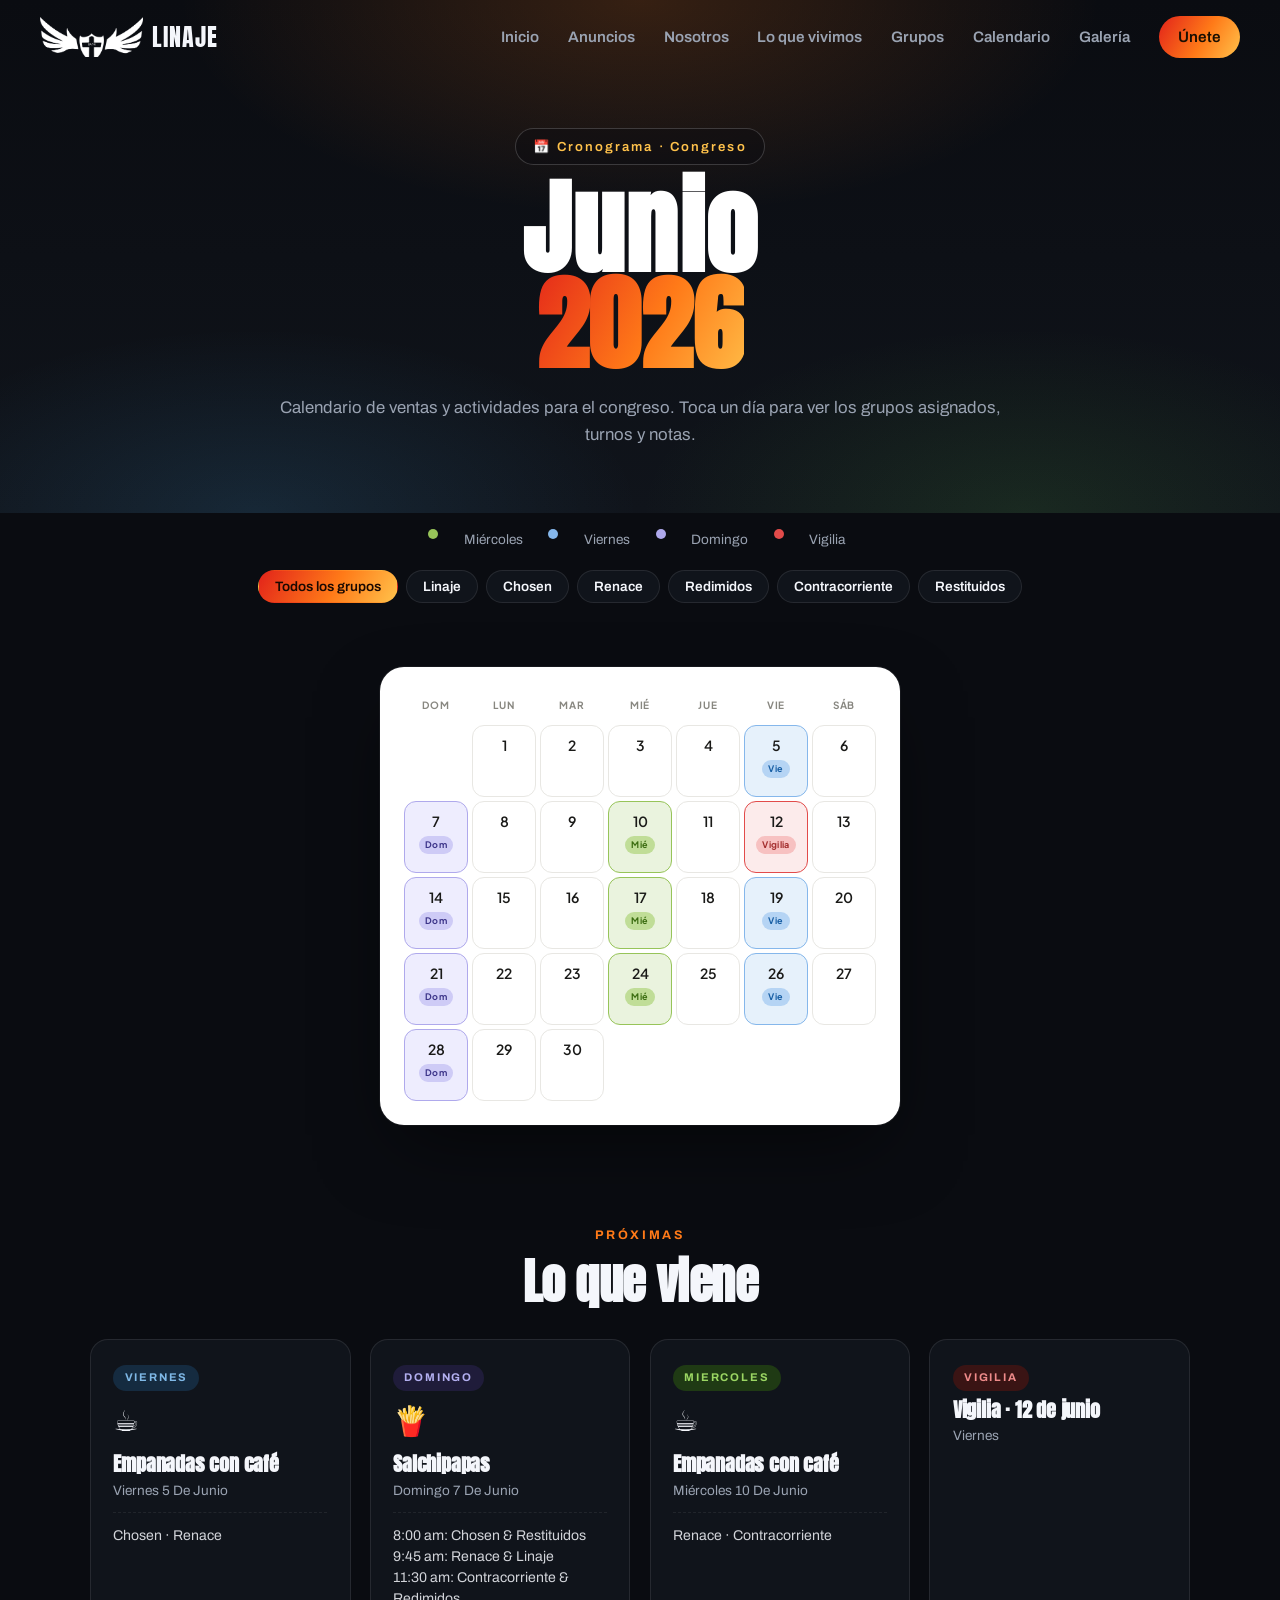
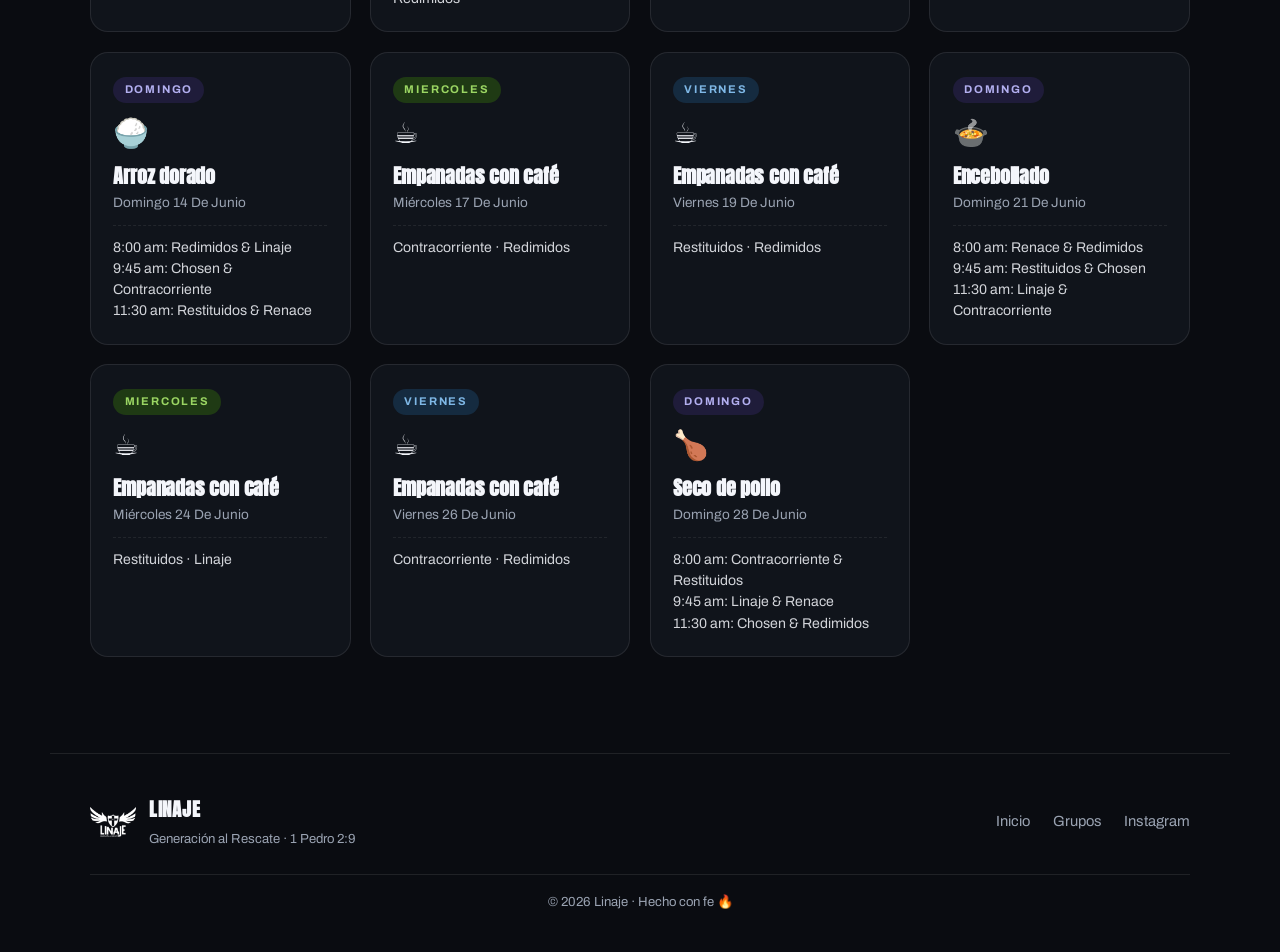
==== commit 5d1f4bc3: "Añadir enlaces Inicio y Anuncios al menú principal Co-Authored-By: Claude Opus 4.7 <noreply@anthropi" ====
--- a/calendario.html
+++ b/calendario.html
@@ -21,6 +21,8 @@
     <span class="nav__name">LINAJE</span>
   </a>
   <nav class="nav__links" id="navLinks">
+    <a href="index.html">Inicio</a>
+    <a href="index.html#anuncios">Anuncios</a>
     <a href="index.html#nosotros">Nosotros</a>
     <a href="index.html#vivimos">Lo que vivimos</a>
     <a href="grupos.html">Grupos</a>
